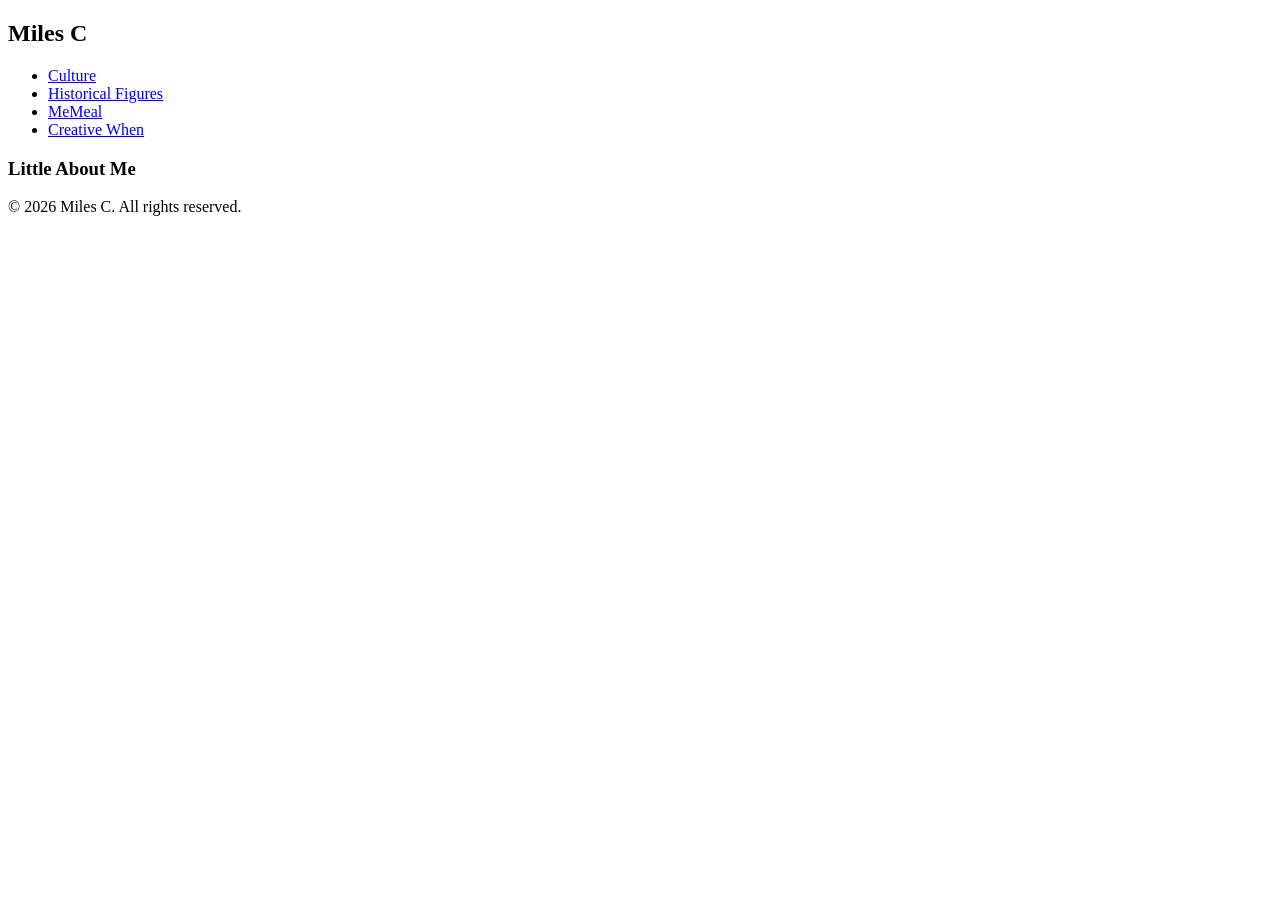
==== Pages/index.html @ 887eff15 "added pages" ====
<!DOCTYPE html>
<html lang="en">

    <head>
        <title>Miles C</title>
        <link rel="stylesheet" href="index.css">
    </head>
    <nav>
        <div>
            <h2>Miles C</h2>
        </div>
        <ul>
            <li><a href="#">Culture</a></li>
            <li><a href="#">Historical Figures</a></li>
            <li><a href="#">MeMeal</a></li>
            <li><a href="#">Creative When</a></li>
        </ul>
    </nav>
    <body>
        <h3> Little About Me</h3>
        <p>
            
        </p>
    </body>
    <footer>
        <p>&copy; 2026 Miles C. All rights reserved.</p>
    </footer>

</html>
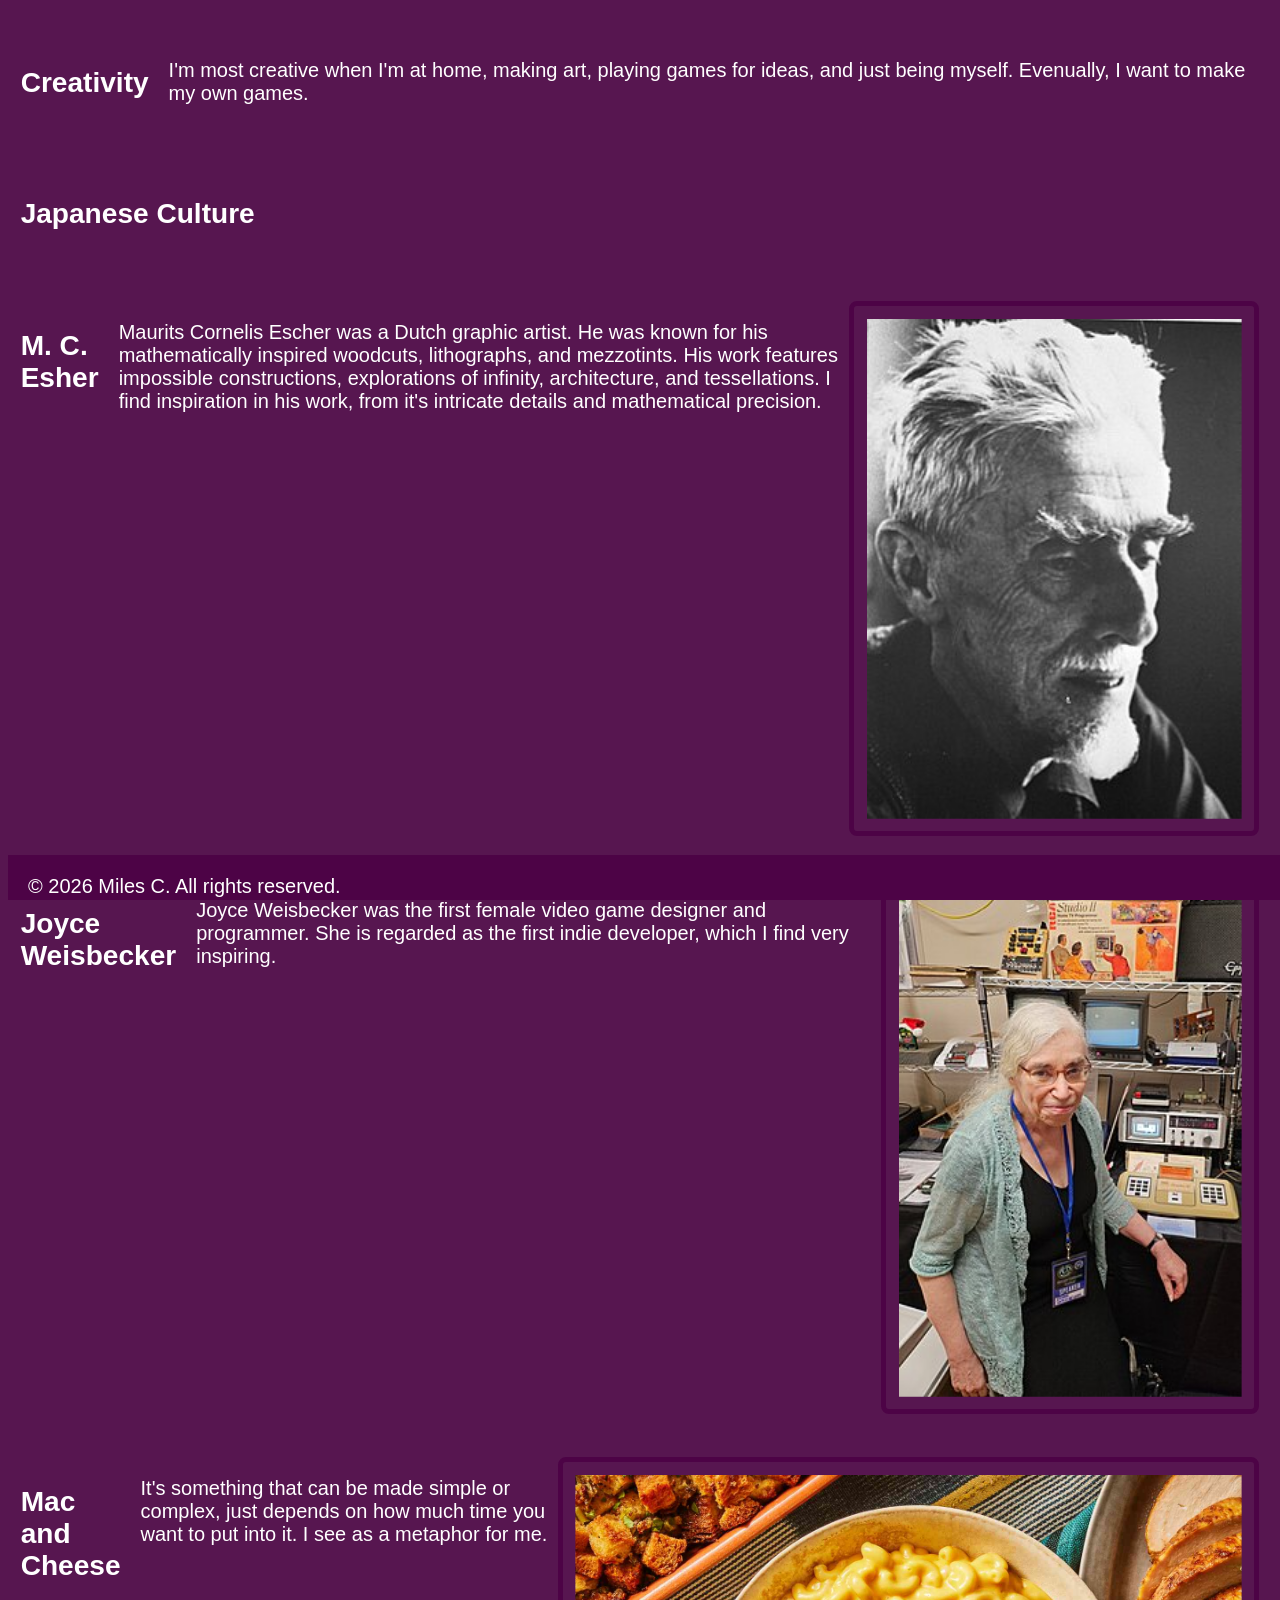
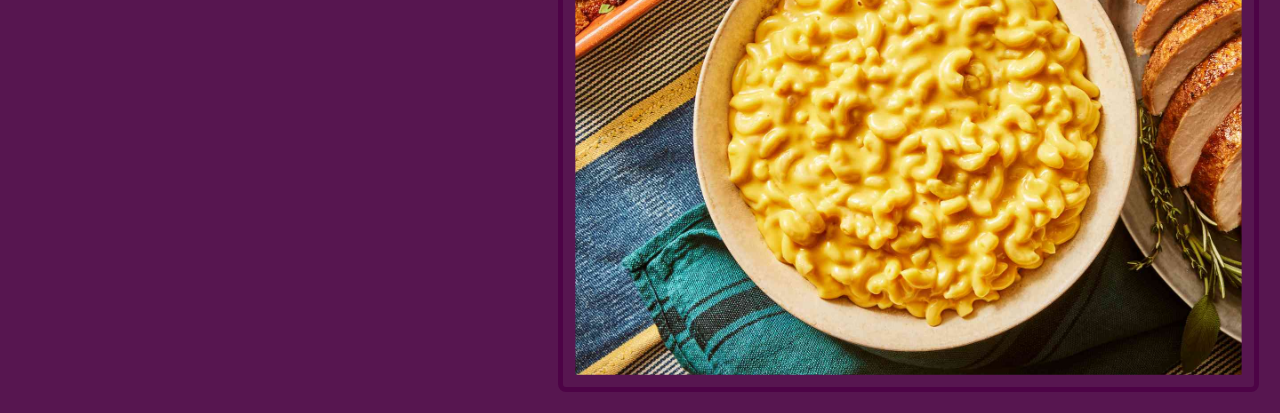
==== commit 23554484: "del pages" ====
--- a/Pages/index.html
+++ b/Pages/index.html
@@ -3,25 +3,51 @@
 
     <head>
         <title>Miles C</title>
-        <link rel="stylesheet" href="index.css">
+        <link rel="stylesheet" href="/Designs/index.css">
     </head>
-    <nav>
-        <div>
-            <h2>Miles C</h2>
+
+    <body>
+    <br>
+        <div class="box">
+            <h3>Creativity</h3>
+            <p>
+                I'm most creative when I'm at home, making art, playing games for ideas, and just being myself. Evenually, I want to make my own games. 
+            </p>
         </div>
-        <ul>
-            <li><a href="#">Culture</a></li>
-            <li><a href="#">Historical Figures</a></li>
-            <li><a href="#">MeMeal</a></li>
-            <li><a href="#">Creative When</a></li>
-        </ul>
-    </nav>
-    <body>
-        <h3> Little About Me</h3>
-        <p>
-            
-        </p>
+    <br>
+        <div class="box">
+            <h3> Japanese Culture</h3>
+            <p>
+                
+            </p>
+        </div>
+    <br>
+        <div class="box">
+            <h3>M. C. Esher</h3>
+            <p>
+                Maurits Cornelis Escher was a Dutch graphic artist. He was known for his mathematically inspired woodcuts, lithographs, and mezzotints. His work features impossible constructions, explorations of infinity, architecture, and tessellations. 
+                I find inspiration in his work, from it's intricate details and mathematical precision.
+            </p>
+            <img class="box" src="/Images/Escher.jpg" alt="M. C. Escher" width="vw" height="500px">
+        </div>
+    <br>
+        <div class="box">
+            <h3>Joyce Weisbecker</h3>
+            <p >
+                Joyce Weisbecker was the first female video game designer and programmer. She is regarded as the first indie developer, which I find very inspiring.
+            </p>
+            <img class="box" src="/Images/Joyce.jpg" alt="Joyce Weisbecker" width="vw" height="500px" style="position: relative;">
+        </div>
+    <br>
+        <div class="box">
+            <h3> Mac and Cheese</h3>
+            <p>
+                It's something that can be made simple or complex, just depends on how much time you want to put into it. I see as a metaphor for me.
+            </p>
+            <img class="box" src="/Images/macncheese.png" alt="Mac and Cheese" width="vw" height="500px">
+        </div>
     </body>
+
     <footer>
         <p>&copy; 2026 Miles C. All rights reserved.</p>
     </footer>
--- a/Designs/index.css
+++ b/Designs/index.css
@@ -0,0 +1,37 @@
+html{
+    background-color: #571650;
+    color: white;
+    font-family: Arial, Helvetica, sans-serif;
+}
+
+p{
+    display: block;
+    margin-left: 20px;
+    font-size: 20px;
+    text-align: left;
+}
+
+img{
+    border:#4d0346 5px solid;
+    position: right;
+    display:block;
+    margin-left:auto;
+}
+
+footer{
+    color: white;
+    height: 5vh;
+    width: 100vw;
+    position: fixed;
+    bottom: 0;
+    background-color: #4d0346;
+    text-align: center;
+}
+
+.box{
+    border-radius : 8px;
+    padding : 1%;
+    display : flex;
+    font-size : 1.5rem;
+    color:#ffffff
+}
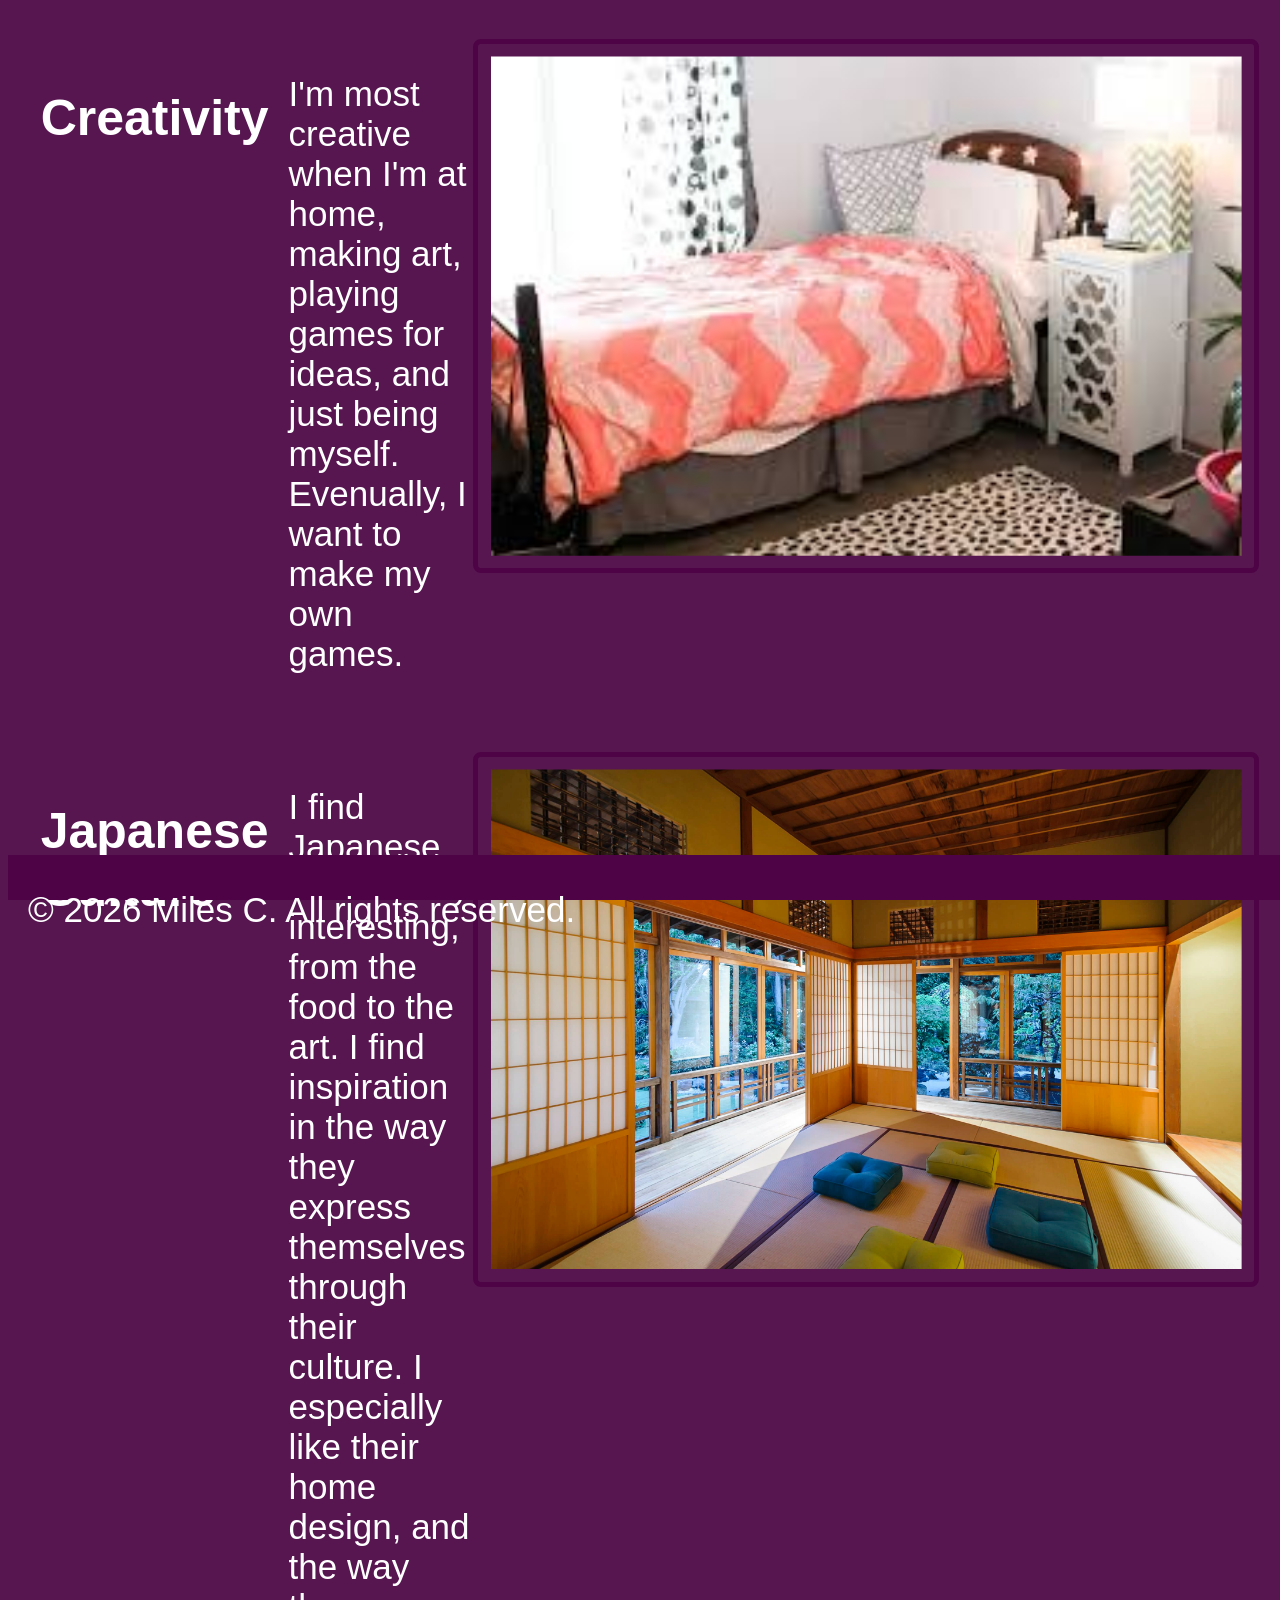
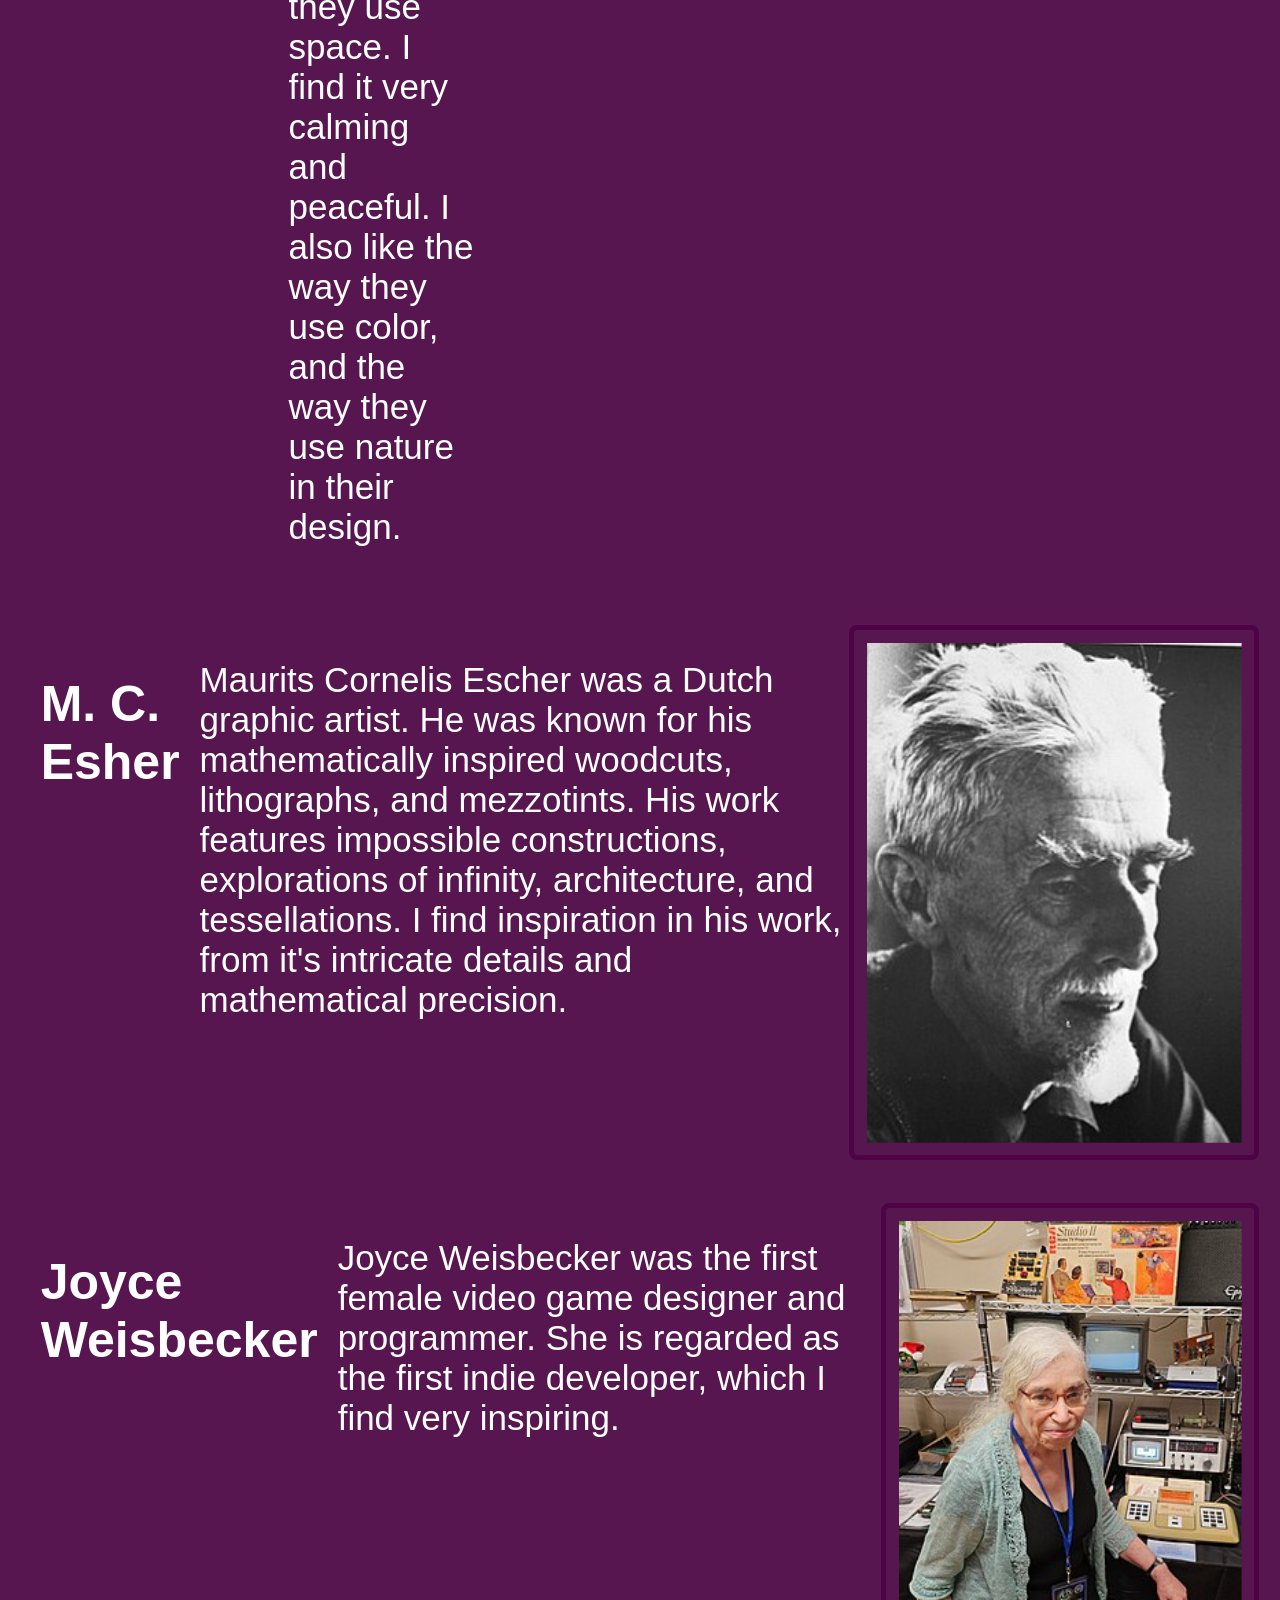
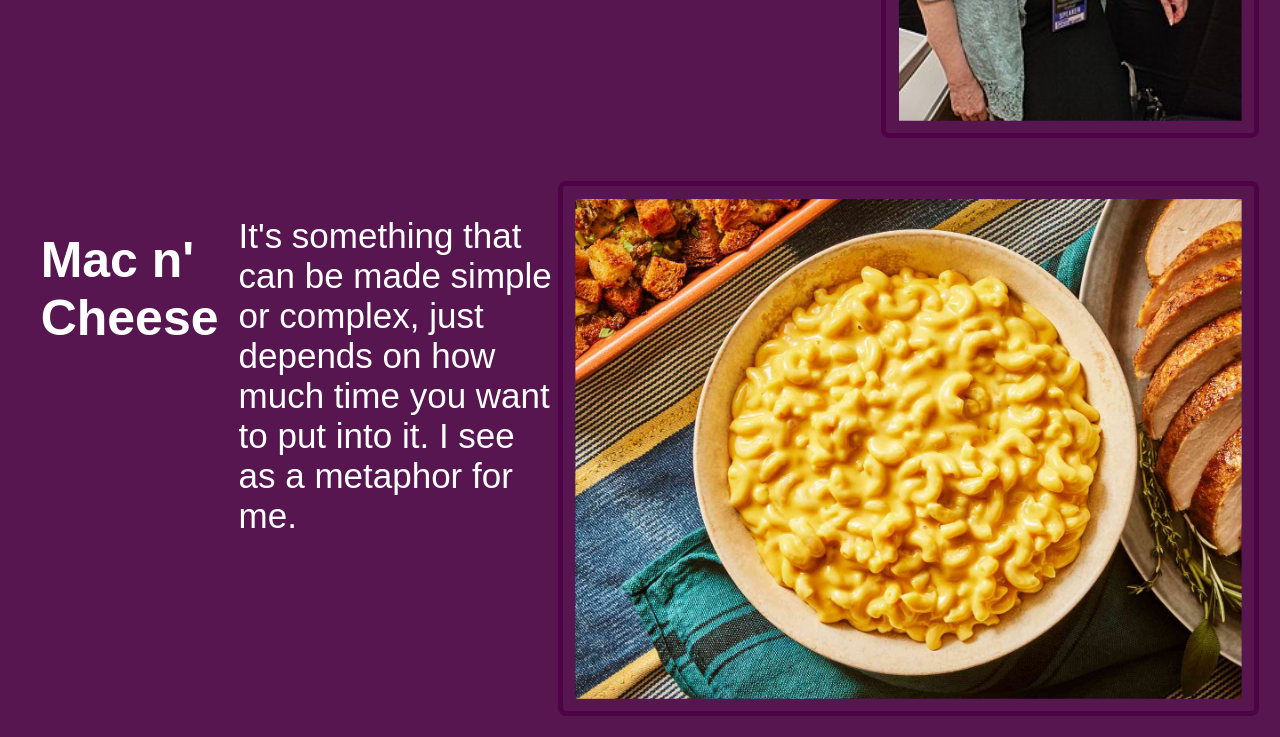
==== commit f1f65165: "finished design" ====
--- a/Pages/index.html
+++ b/Pages/index.html
@@ -13,13 +13,16 @@
             <p>
                 I'm most creative when I'm at home, making art, playing games for ideas, and just being myself. Evenually, I want to make my own games. 
             </p>
+            <img class="box" src="/Images/Housing.jpg" alt="Creativity" width="vw" height="500px">
         </div>
     <br>
         <div class="box">
             <h3> Japanese Culture</h3>
             <p>
-                
+               I find Japanese culture very interesting, from the food to the art. I find inspiration in the way they express themselves through their culture. I especially like their home design, and the way they use space. 
+               I find it very calming and peaceful. I also like the way they use color, and the way they use nature in their design.
             </p>
+            <img class="box" src="/Images/home.jpg" alt="Japanese Culture" width="vw" height="500px">
         </div>
     <br>
         <div class="box">
@@ -40,7 +43,7 @@
         </div>
     <br>
         <div class="box">
-            <h3> Mac and Cheese</h3>
+            <h3> Mac n' Cheese</h3>
             <p>
                 It's something that can be made simple or complex, just depends on how much time you want to put into it. I see as a metaphor for me.
             </p>
--- a/Designs/index.css
+++ b/Designs/index.css
@@ -4,10 +4,17 @@
     font-family: Arial, Helvetica, sans-serif;
 }
 
+h3{
+    display: block;
+    margin-left: 20px;
+    font-size: 50px;
+    text-align: left;
+}
+
 p{
     display: block;
     margin-left: 20px;
-    font-size: 20px;
+    font-size: 35px;
     text-align: left;
 }
 
@@ -26,6 +33,7 @@
     bottom: 0;
     background-color: #4d0346;
     text-align: center;
+    justify-content: center;
 }
 
 .box{
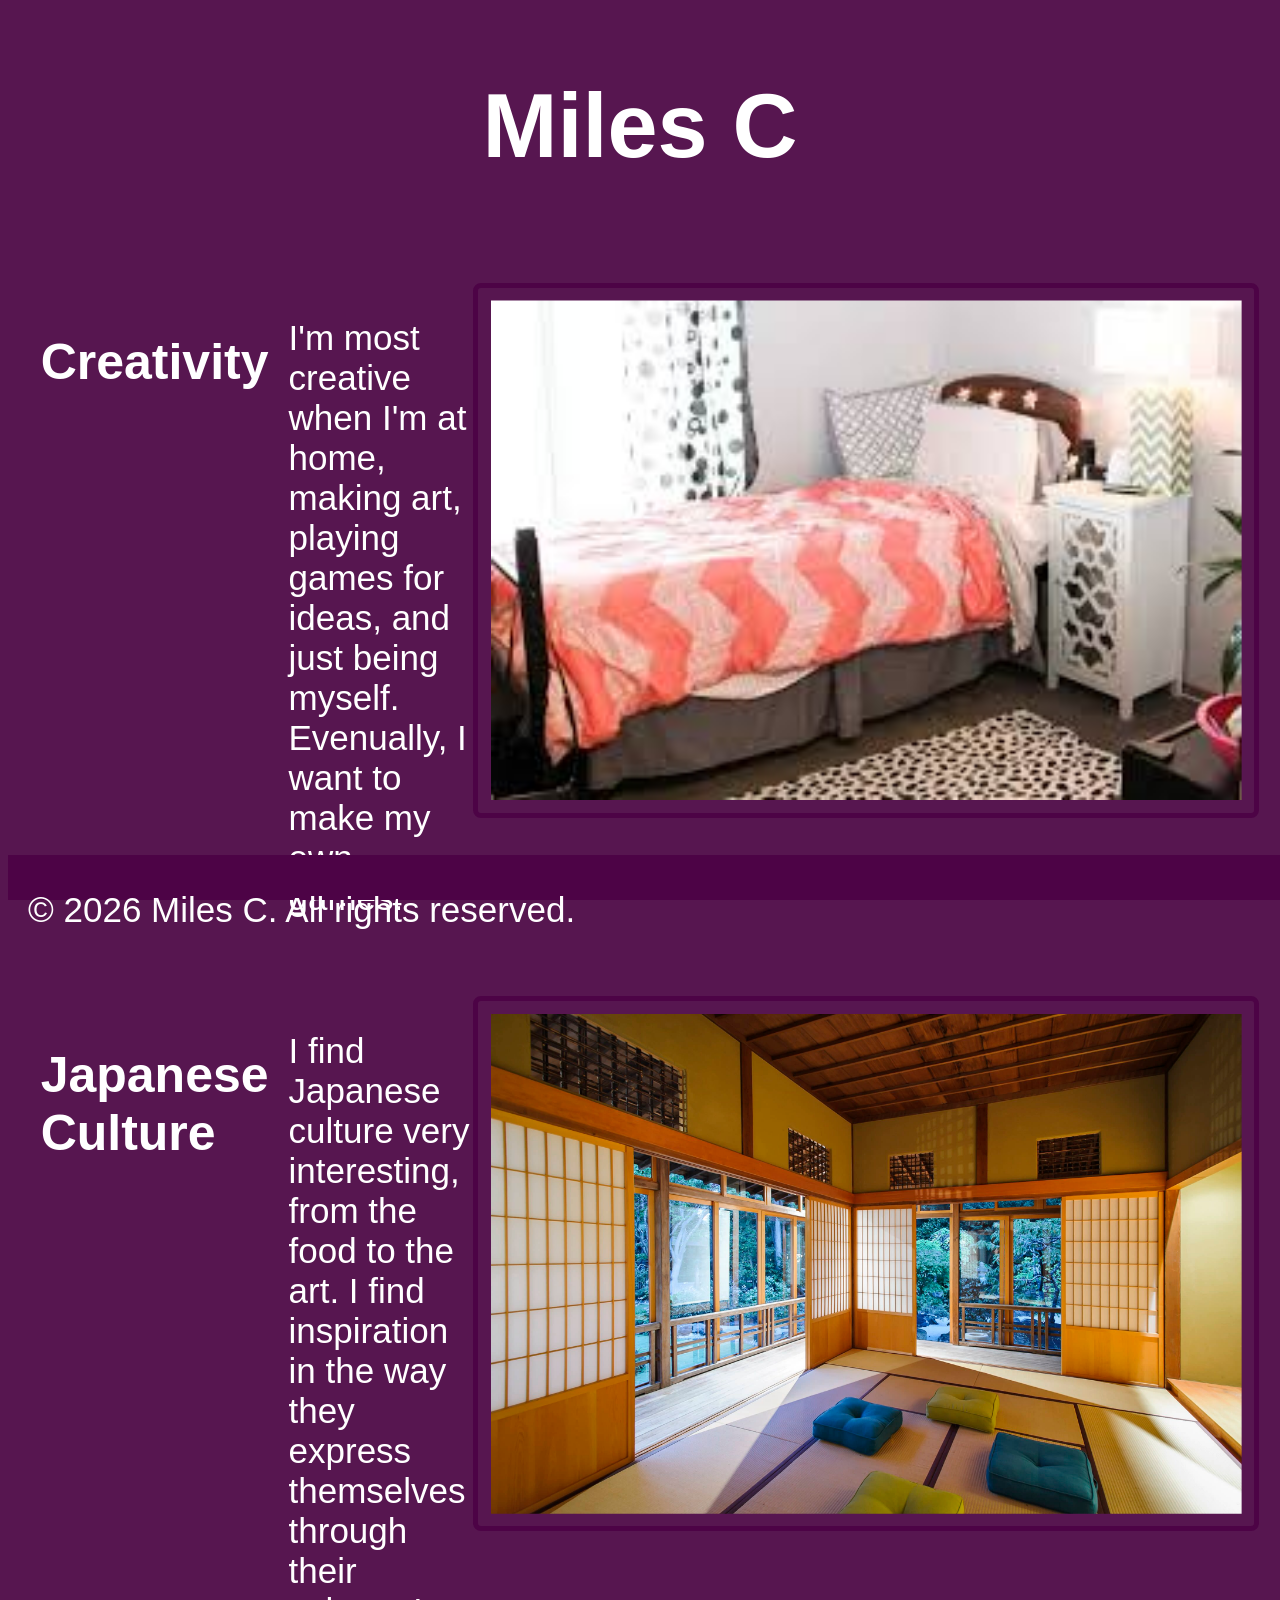
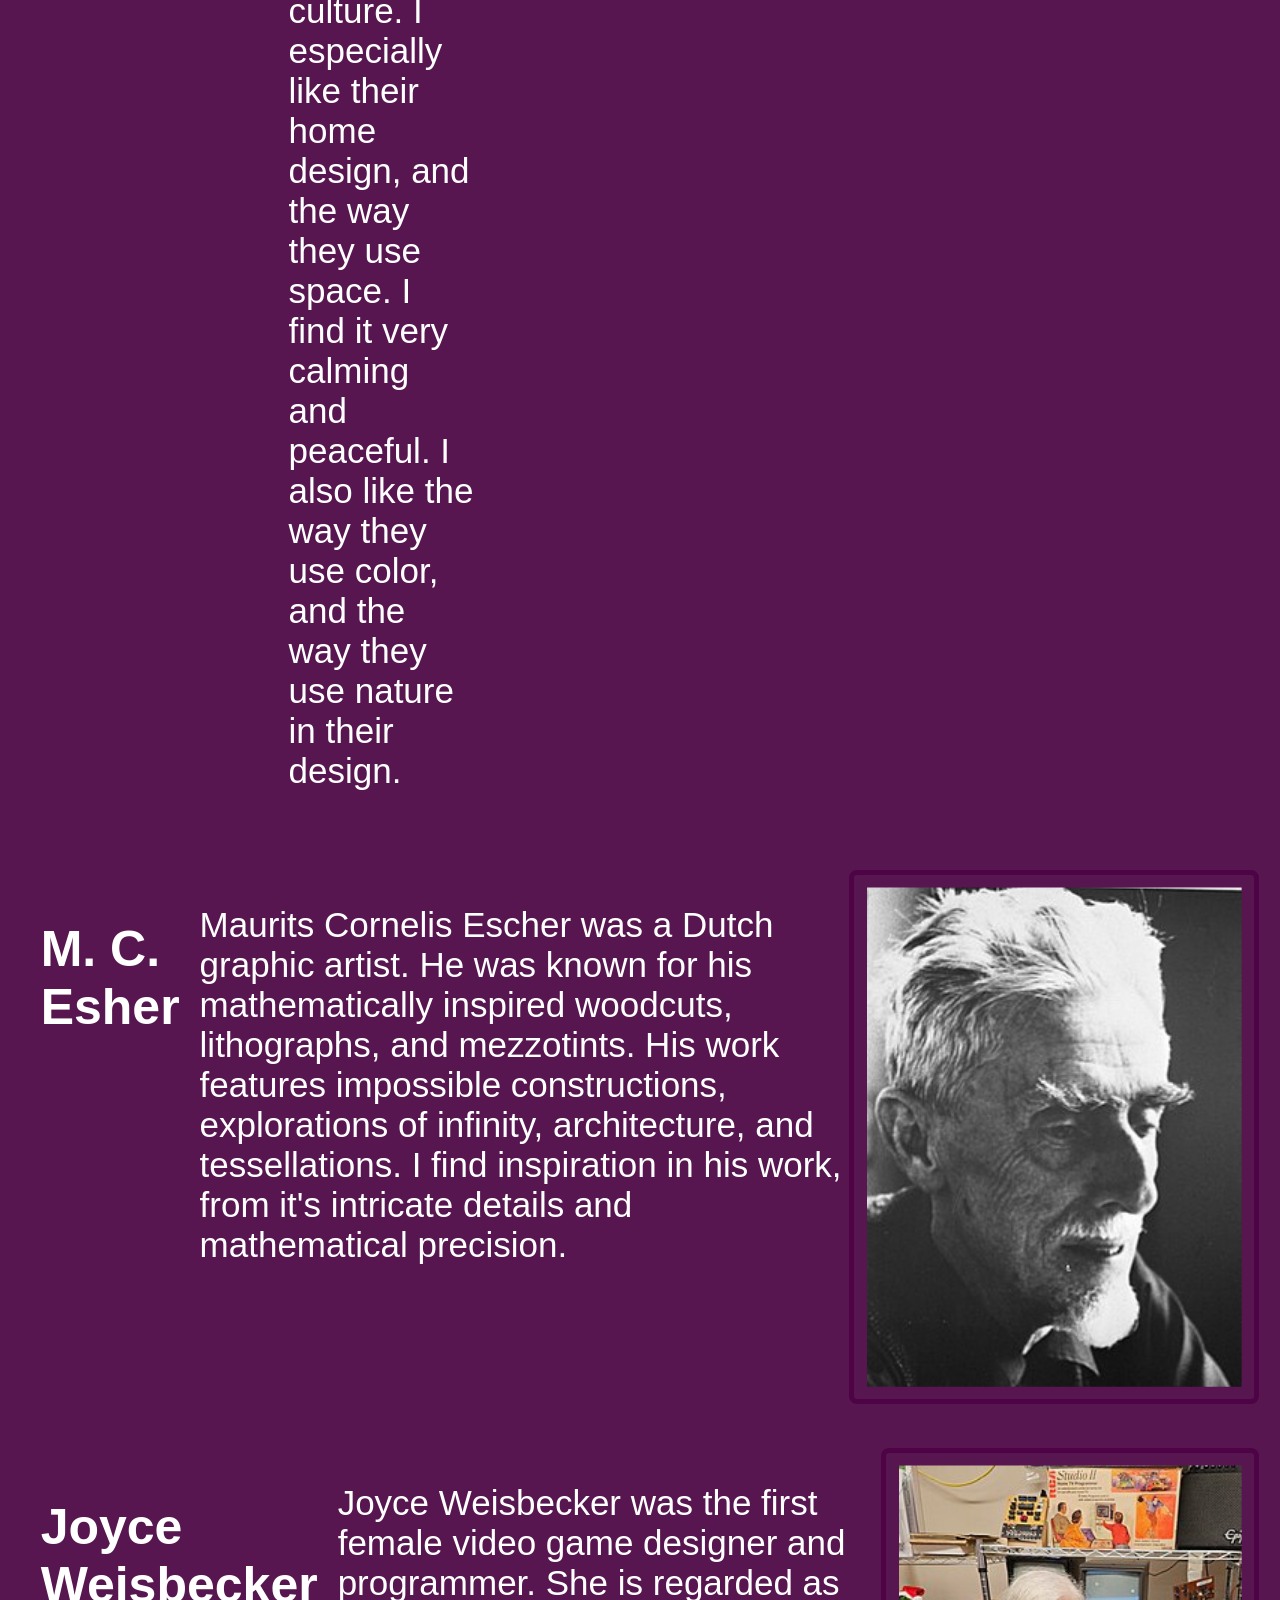
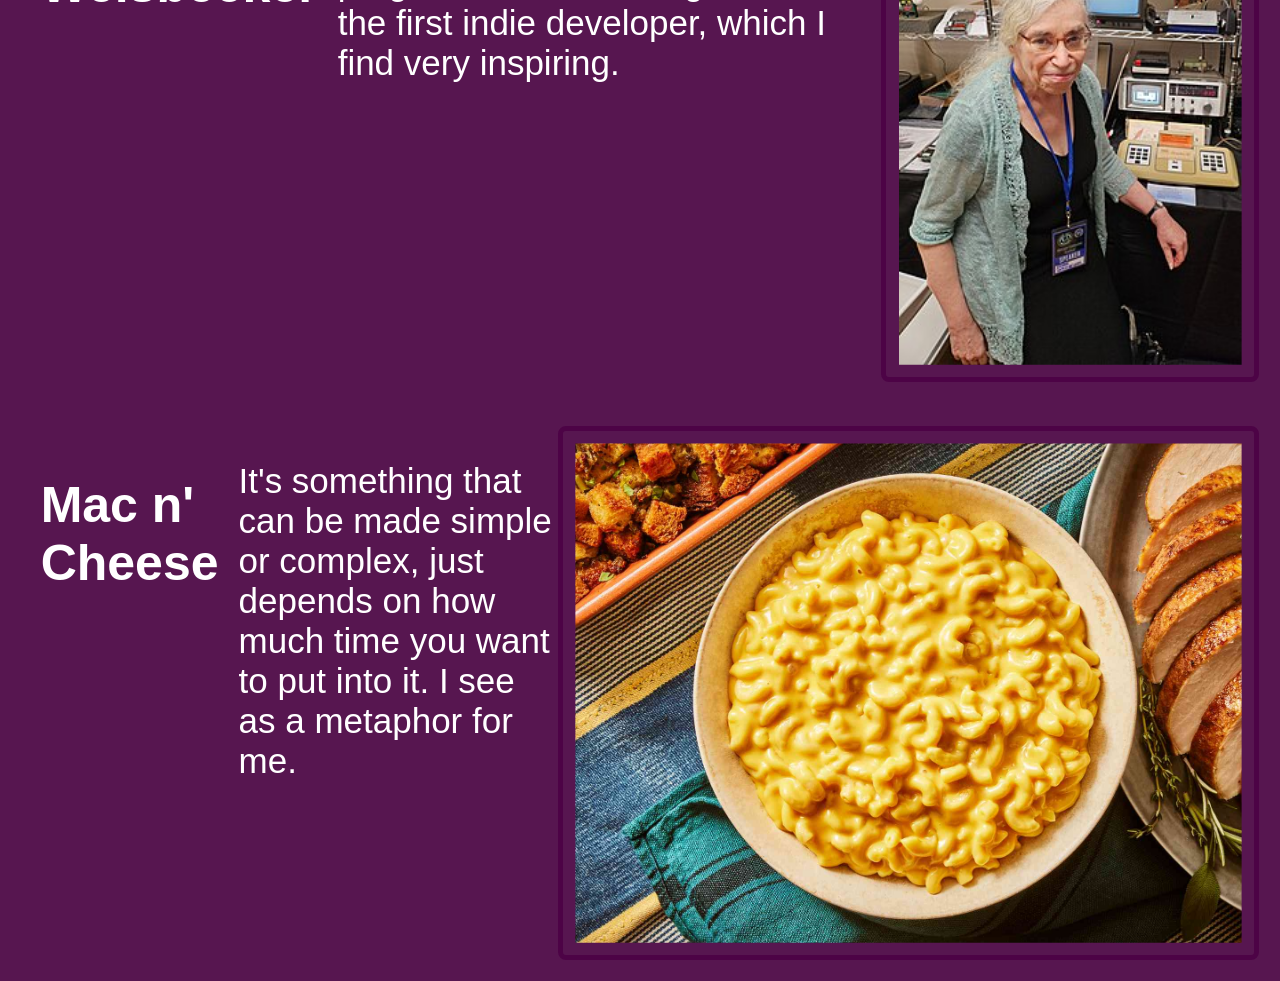
==== commit 351687b2: "done" ====
--- a/Pages/index.html
+++ b/Pages/index.html
@@ -7,6 +7,9 @@
     </head>
 
     <body>
+        <div class="title">
+            <h2>Miles C</h2>
+        </div>
     <br>
         <div class="box">
             <h3>Creativity</h3>
--- a/Designs/index.css
+++ b/Designs/index.css
@@ -42,4 +42,10 @@
     display : flex;
     font-size : 1.5rem;
     color:#ffffff
+}
+
+.title{
+    font-size: 60px;
+    text-align: center;
+    color:#ffffff
 }
